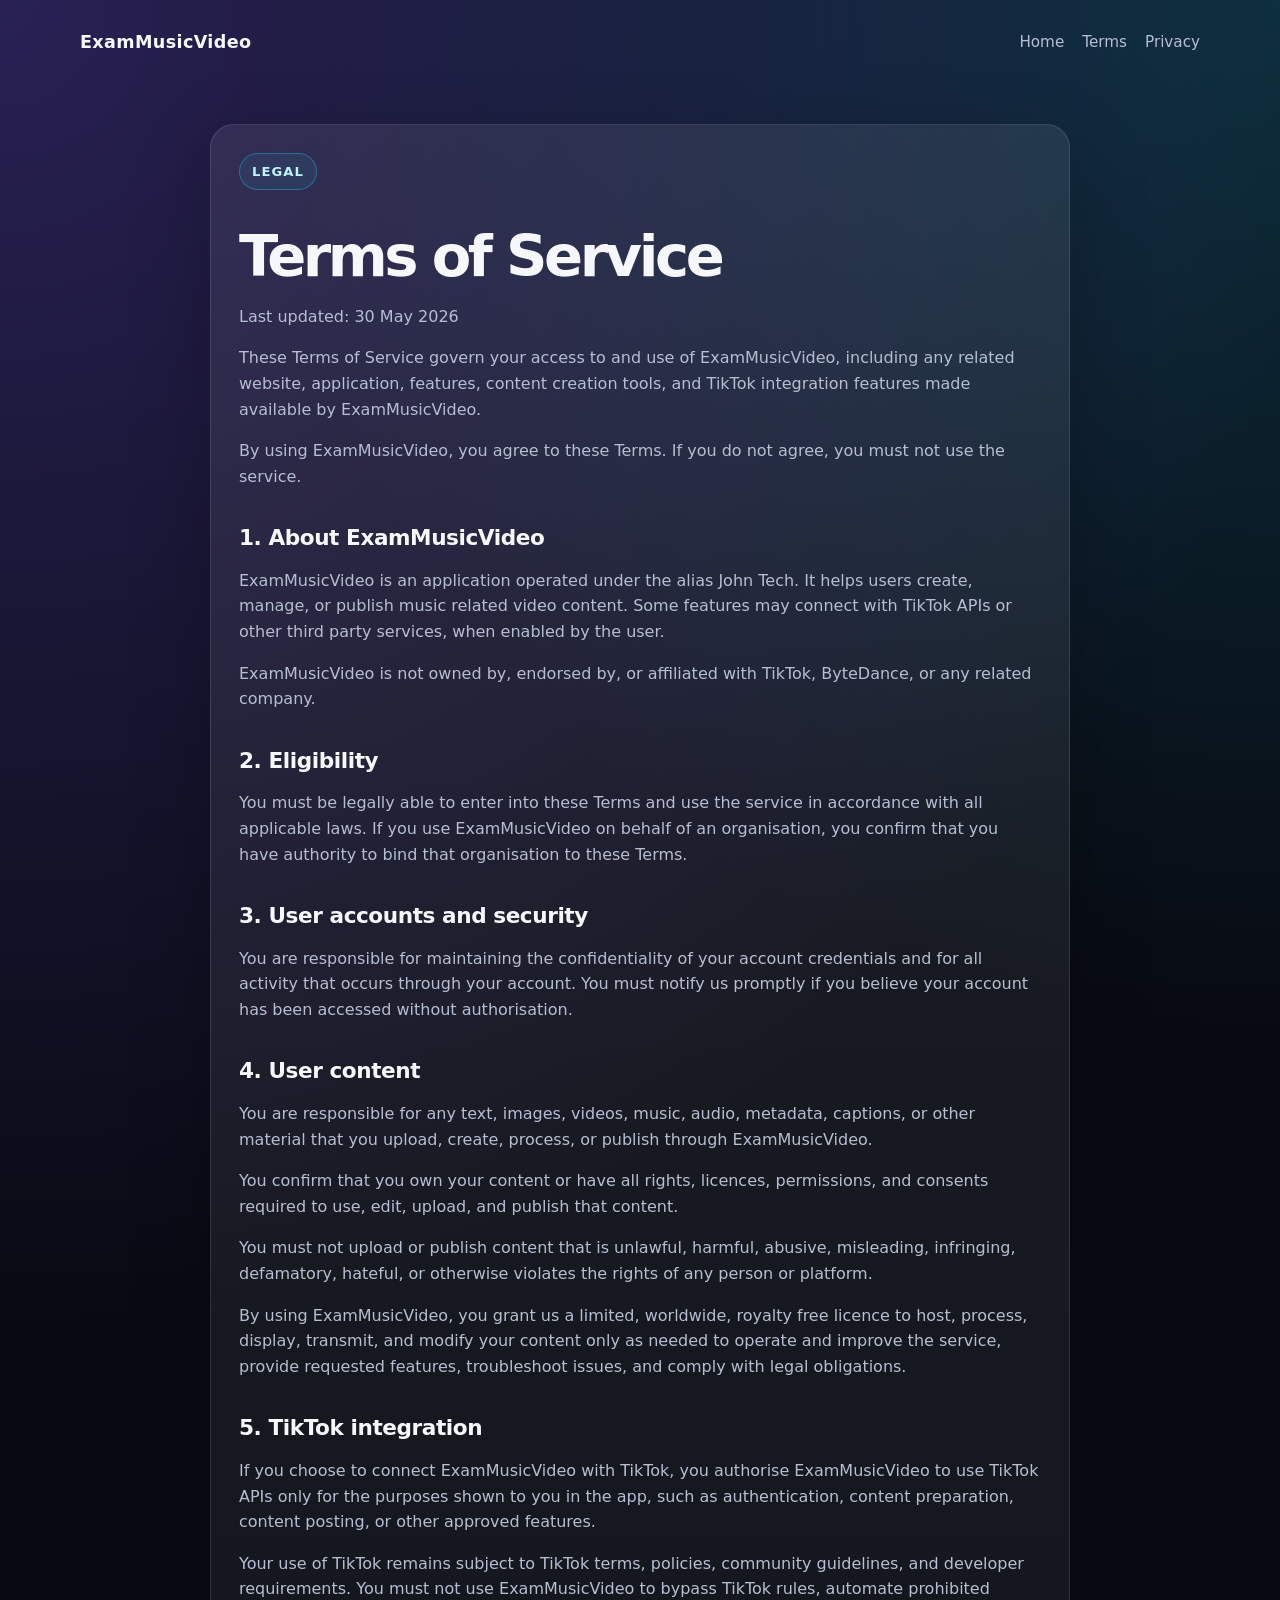
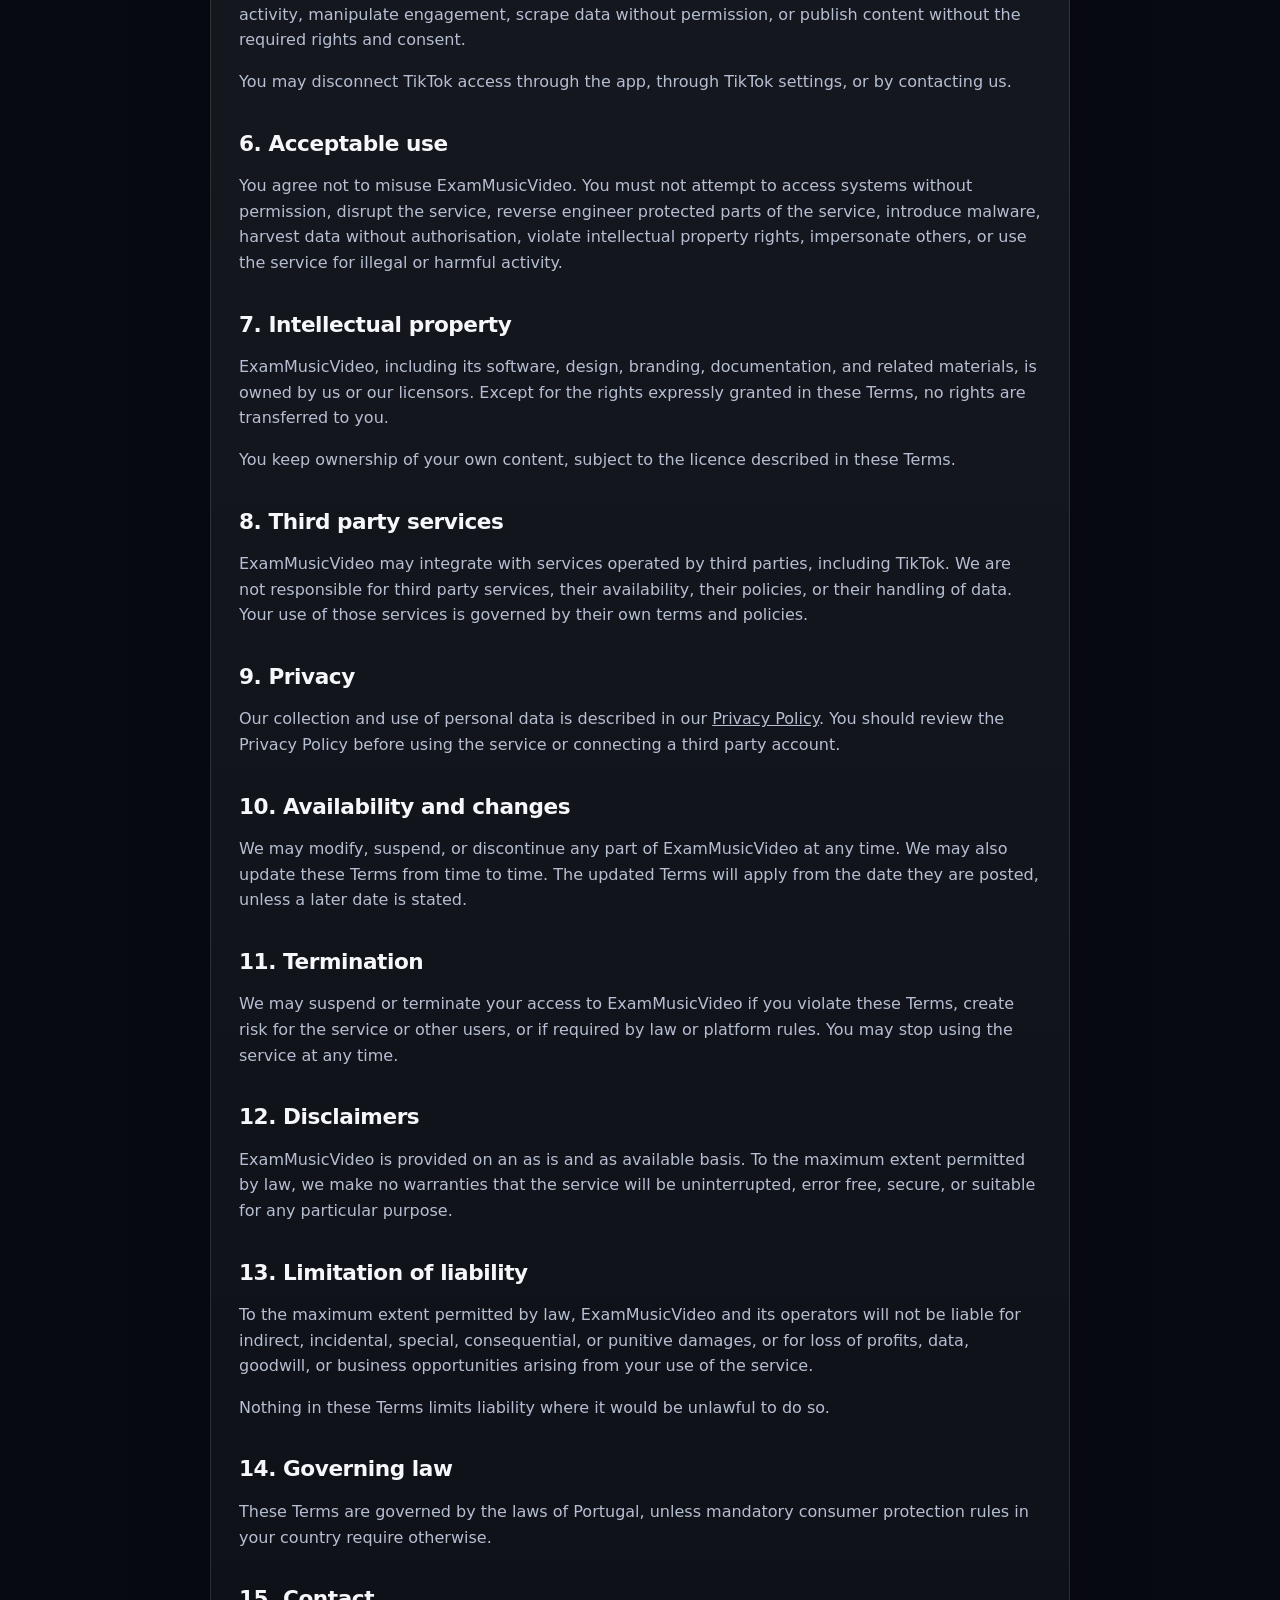
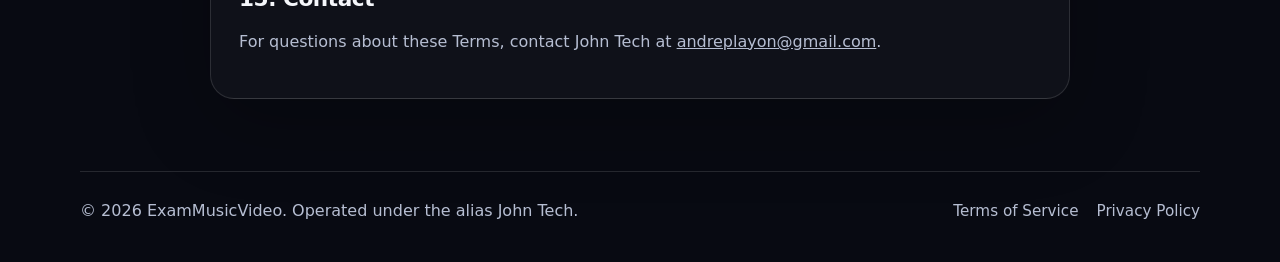
==== terms.html @ ae5fa211 "v1" ====
<!doctype html>
<html lang="en">
<head>
  <meta charset="utf-8">
  <meta name="viewport" content="width=device-width, initial-scale=1">
  <title>Terms of Service | ExamMusicVideo</title>
  <meta name="description" content="Terms of Service for ExamMusicVideo.">
  <link rel="stylesheet" href="styles.css">
</head>
<body>
  <header class="site-header">
    <a class="brand" href="index.html">ExamMusicVideo</a>
    <nav class="nav" aria-label="Main navigation">
      <a href="index.html">Home</a>
      <a href="terms.html">Terms</a>
      <a href="privacy.html">Privacy</a>
    </nav>
  </header>

  <main class="legal-page">
    <p class="eyebrow">Legal</p>
    <h1>Terms of Service</h1>
    <p>Last updated: 30 May 2026</p>

    <p>These Terms of Service govern your access to and use of ExamMusicVideo, including any related website, application, features, content creation tools, and TikTok integration features made available by ExamMusicVideo.</p>
    <p>By using ExamMusicVideo, you agree to these Terms. If you do not agree, you must not use the service.</p>

    <h2>1. About ExamMusicVideo</h2>
    <p>ExamMusicVideo is an application operated under the alias John Tech. It helps users create, manage, or publish music related video content. Some features may connect with TikTok APIs or other third party services, when enabled by the user.</p>
    <p>ExamMusicVideo is not owned by, endorsed by, or affiliated with TikTok, ByteDance, or any related company.</p>

    <h2>2. Eligibility</h2>
    <p>You must be legally able to enter into these Terms and use the service in accordance with all applicable laws. If you use ExamMusicVideo on behalf of an organisation, you confirm that you have authority to bind that organisation to these Terms.</p>

    <h2>3. User accounts and security</h2>
    <p>You are responsible for maintaining the confidentiality of your account credentials and for all activity that occurs through your account. You must notify us promptly if you believe your account has been accessed without authorisation.</p>

    <h2>4. User content</h2>
    <p>You are responsible for any text, images, videos, music, audio, metadata, captions, or other material that you upload, create, process, or publish through ExamMusicVideo.</p>
    <p>You confirm that you own your content or have all rights, licences, permissions, and consents required to use, edit, upload, and publish that content.</p>
    <p>You must not upload or publish content that is unlawful, harmful, abusive, misleading, infringing, defamatory, hateful, or otherwise violates the rights of any person or platform.</p>
    <p>By using ExamMusicVideo, you grant us a limited, worldwide, royalty free licence to host, process, display, transmit, and modify your content only as needed to operate and improve the service, provide requested features, troubleshoot issues, and comply with legal obligations.</p>

    <h2>5. TikTok integration</h2>
    <p>If you choose to connect ExamMusicVideo with TikTok, you authorise ExamMusicVideo to use TikTok APIs only for the purposes shown to you in the app, such as authentication, content preparation, content posting, or other approved features.</p>
    <p>Your use of TikTok remains subject to TikTok terms, policies, community guidelines, and developer requirements. You must not use ExamMusicVideo to bypass TikTok rules, automate prohibited activity, manipulate engagement, scrape data without permission, or publish content without the required rights and consent.</p>
    <p>You may disconnect TikTok access through the app, through TikTok settings, or by contacting us.</p>

    <h2>6. Acceptable use</h2>
    <p>You agree not to misuse ExamMusicVideo. You must not attempt to access systems without permission, disrupt the service, reverse engineer protected parts of the service, introduce malware, harvest data without authorisation, violate intellectual property rights, impersonate others, or use the service for illegal or harmful activity.</p>

    <h2>7. Intellectual property</h2>
    <p>ExamMusicVideo, including its software, design, branding, documentation, and related materials, is owned by us or our licensors. Except for the rights expressly granted in these Terms, no rights are transferred to you.</p>
    <p>You keep ownership of your own content, subject to the licence described in these Terms.</p>

    <h2>8. Third party services</h2>
    <p>ExamMusicVideo may integrate with services operated by third parties, including TikTok. We are not responsible for third party services, their availability, their policies, or their handling of data. Your use of those services is governed by their own terms and policies.</p>

    <h2>9. Privacy</h2>
    <p>Our collection and use of personal data is described in our <a href="privacy.html">Privacy Policy</a>. You should review the Privacy Policy before using the service or connecting a third party account.</p>

    <h2>10. Availability and changes</h2>
    <p>We may modify, suspend, or discontinue any part of ExamMusicVideo at any time. We may also update these Terms from time to time. The updated Terms will apply from the date they are posted, unless a later date is stated.</p>

    <h2>11. Termination</h2>
    <p>We may suspend or terminate your access to ExamMusicVideo if you violate these Terms, create risk for the service or other users, or if required by law or platform rules. You may stop using the service at any time.</p>

    <h2>12. Disclaimers</h2>
    <p>ExamMusicVideo is provided on an as is and as available basis. To the maximum extent permitted by law, we make no warranties that the service will be uninterrupted, error free, secure, or suitable for any particular purpose.</p>

    <h2>13. Limitation of liability</h2>
    <p>To the maximum extent permitted by law, ExamMusicVideo and its operators will not be liable for indirect, incidental, special, consequential, or punitive damages, or for loss of profits, data, goodwill, or business opportunities arising from your use of the service.</p>
    <p>Nothing in these Terms limits liability where it would be unlawful to do so.</p>

    <h2>14. Governing law</h2>
    <p>These Terms are governed by the laws of Portugal, unless mandatory consumer protection rules in your country require otherwise.</p>

    <h2>15. Contact</h2>
    <p>For questions about these Terms, contact John Tech at <a href="mailto:andreplayon@gmail.com">andreplayon@gmail.com</a>.</p>
  </main>

  <footer class="site-footer">
    <p>© 2026 ExamMusicVideo. Operated under the alias John Tech.</p>
    <div>
      <a href="terms.html">Terms of Service</a>
      <a href="privacy.html">Privacy Policy</a>
    </div>
  </footer>
</body>
</html>
---- styles.css ----
:root {
  color-scheme: dark;
  --bg: #080a12;
  --panel: #111626;
  --panel-soft: #151b2d;
  --text: #f5f7fb;
  --muted: #b6bed2;
  --line: rgba(255, 255, 255, 0.12);
  --accent: #7c5cff;
  --accent-2: #21d4fd;
  --radius: 24px;
}

* {
  box-sizing: border-box;
}

body {
  margin: 0;
  min-height: 100vh;
  font-family: Inter, ui-sans-serif, system-ui, -apple-system, BlinkMacSystemFont, "Segoe UI", sans-serif;
  background: radial-gradient(circle at top left, rgba(124, 92, 255, 0.28), transparent 36%), radial-gradient(circle at top right, rgba(33, 212, 253, 0.18), transparent 28%), var(--bg);
  color: var(--text);
  line-height: 1.6;
}

a {
  color: inherit;
}

.site-header,
.site-footer {
  width: min(1120px, calc(100% - 32px));
  margin: 0 auto;
  display: flex;
  align-items: center;
  justify-content: space-between;
  gap: 24px;
}

.site-header {
  padding: 28px 0;
}

.brand {
  font-weight: 800;
  font-size: 1.1rem;
  text-decoration: none;
  letter-spacing: 0.02em;
}

.nav,
.site-footer div {
  display: flex;
  align-items: center;
  gap: 18px;
  flex-wrap: wrap;
}

.nav a,
.site-footer a {
  color: var(--muted);
  text-decoration: none;
  font-size: 0.95rem;
}

.nav a:hover,
.site-footer a:hover {
  color: var(--text);
}

main {
  width: min(1120px, calc(100% - 32px));
  margin: 0 auto;
}

.hero {
  min-height: 70vh;
  display: grid;
  grid-template-columns: 1.4fr 0.8fr;
  gap: 28px;
  align-items: center;
  padding: 56px 0 72px;
}

.hero-content,
.hero-card,
.card,
.contact-panel,
.legal-page {
  border: 1px solid var(--line);
  background: linear-gradient(180deg, rgba(255, 255, 255, 0.08), rgba(255, 255, 255, 0.03));
  border-radius: var(--radius);
  box-shadow: 0 24px 80px rgba(0, 0, 0, 0.24);
}

.hero-content {
  padding: clamp(32px, 6vw, 64px);
}

.eyebrow,
.status {
  display: inline-flex;
  width: fit-content;
  align-items: center;
  border: 1px solid rgba(33, 212, 253, 0.35);
  background: rgba(33, 212, 253, 0.08);
  color: #bff4ff;
  border-radius: 999px;
  padding: 7px 12px;
  font-size: 0.82rem;
  font-weight: 700;
  text-transform: uppercase;
  letter-spacing: 0.08em;
}

h1 {
  margin: 22px 0 18px;
  font-size: clamp(2.4rem, 7vw, 5rem);
  line-height: 0.95;
  letter-spacing: -0.06em;
}

h2 {
  margin: 0 0 12px;
  font-size: 1.35rem;
  letter-spacing: -0.02em;
}

p {
  color: var(--muted);
  margin: 0 0 16px;
}

.hero-text {
  font-size: 1.15rem;
  max-width: 720px;
}

.actions {
  display: flex;
  gap: 14px;
  flex-wrap: wrap;
  margin-top: 28px;
}

.button {
  display: inline-flex;
  align-items: center;
  justify-content: center;
  min-height: 48px;
  padding: 0 18px;
  border-radius: 999px;
  text-decoration: none;
  font-weight: 700;
}

.button.primary {
  background: linear-gradient(135deg, var(--accent), var(--accent-2));
  color: white;
}

.button.secondary {
  border: 1px solid var(--line);
  background: rgba(255, 255, 255, 0.05);
}

.hero-card {
  padding: 32px;
}

.hero-card h2 {
  margin-top: 22px;
  font-size: 2rem;
}

.grid-section {
  display: grid;
  grid-template-columns: repeat(3, 1fr);
  gap: 18px;
  padding-bottom: 24px;
}

.card,
.contact-panel,
.legal-page {
  padding: 28px;
}

.contact-panel {
  margin: 18px 0 56px;
}

.contact-panel a {
  color: #bff4ff;
  font-weight: 700;
}

.legal-page {
  max-width: 860px;
  margin: 40px auto 72px;
}

.legal-page h1 {
  font-size: clamp(2rem, 6vw, 3.6rem);
  line-height: 1;
}

.legal-page h2 {
  margin-top: 32px;
}

.legal-page ul {
  color: var(--muted);
  padding-left: 22px;
}

.site-footer {
  border-top: 1px solid var(--line);
  padding: 26px 0 38px;
  color: var(--muted);
}

.site-footer p {
  margin: 0;
}

@media (max-width: 820px) {
  .site-header,
  .site-footer,
  .hero {
    align-items: flex-start;
  }

  .site-header,
  .site-footer {
    flex-direction: column;
  }

  .hero,
  .grid-section {
    grid-template-columns: 1fr;
  }

  .hero {
    padding-top: 24px;
  }
}
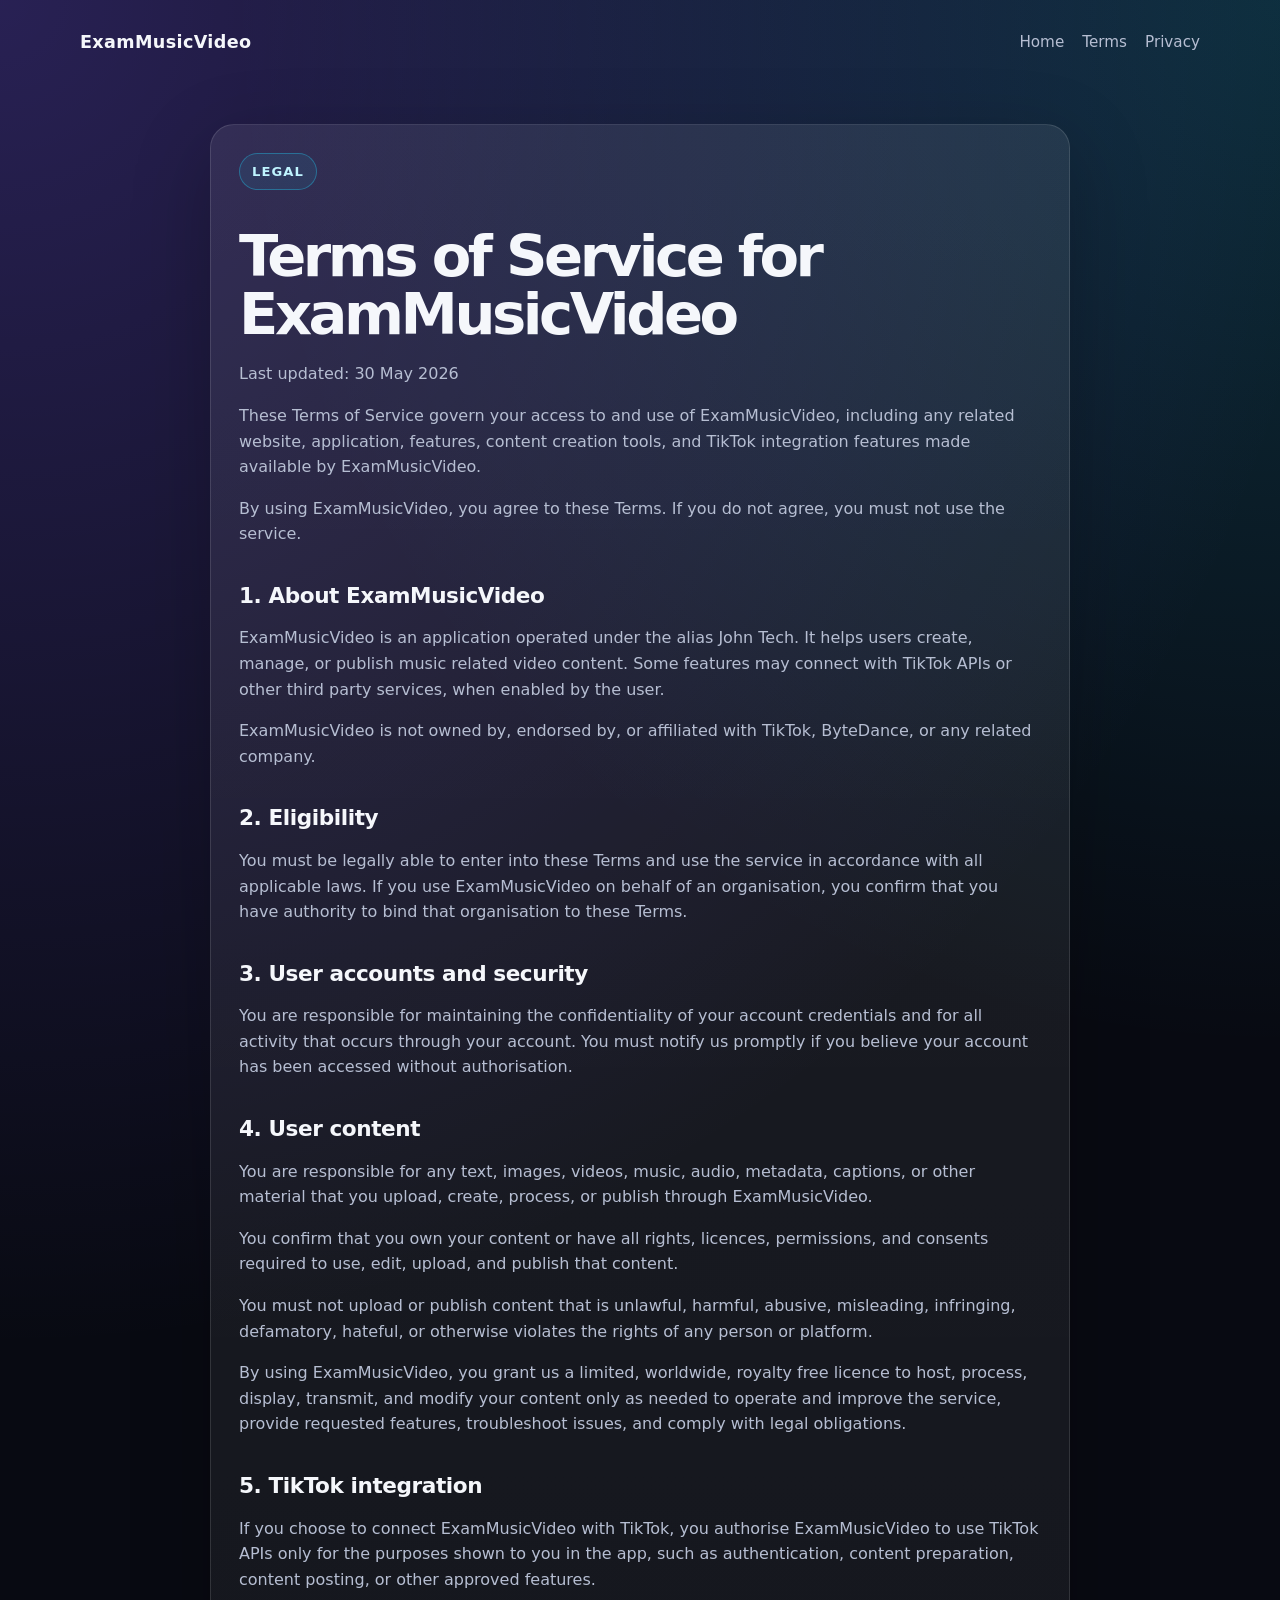
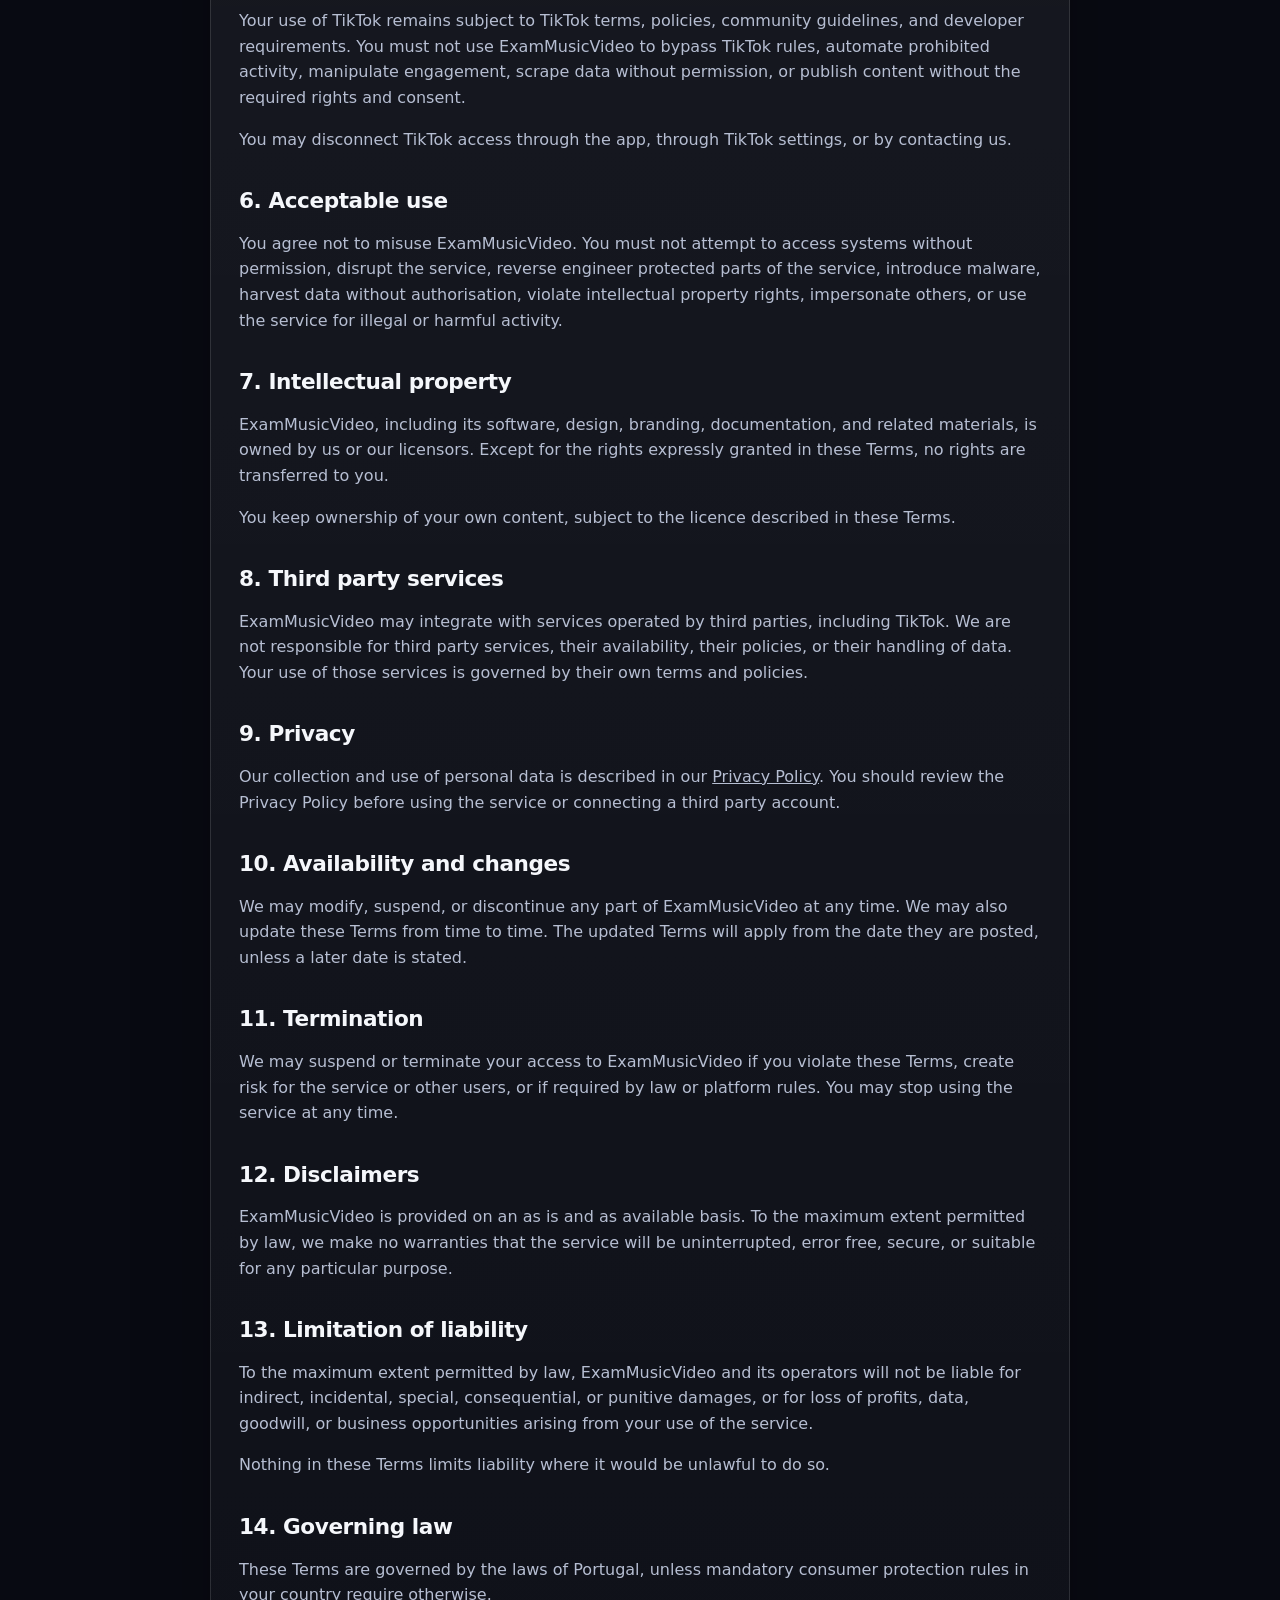
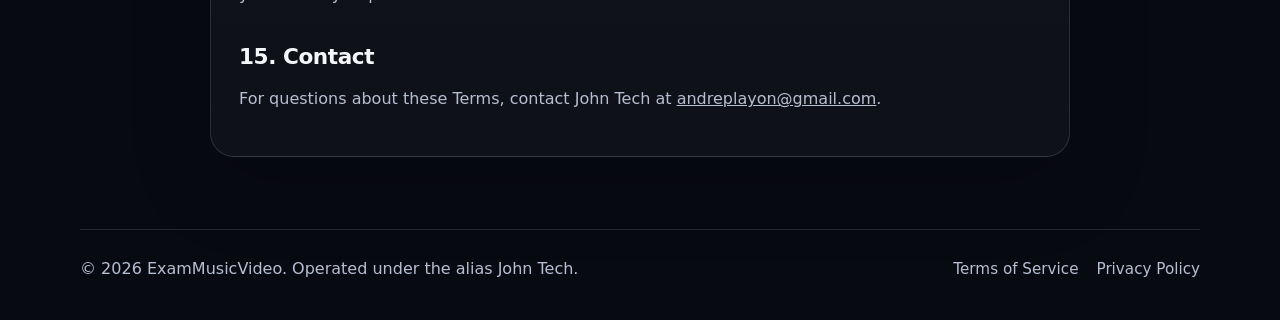
==== commit 678e42c0: "Add app name to Privacy Policy and Terms of Service headings TikTok review rejected because the <h1>" ====
--- a/terms.html
+++ b/terms.html
@@ -19,7 +19,7 @@
 
   <main class="legal-page">
     <p class="eyebrow">Legal</p>
-    <h1>Terms of Service</h1>
+    <h1>Terms of Service for ExamMusicVideo</h1>
     <p>Last updated: 30 May 2026</p>
 
     <p>These Terms of Service govern your access to and use of ExamMusicVideo, including any related website, application, features, content creation tools, and TikTok integration features made available by ExamMusicVideo.</p>
